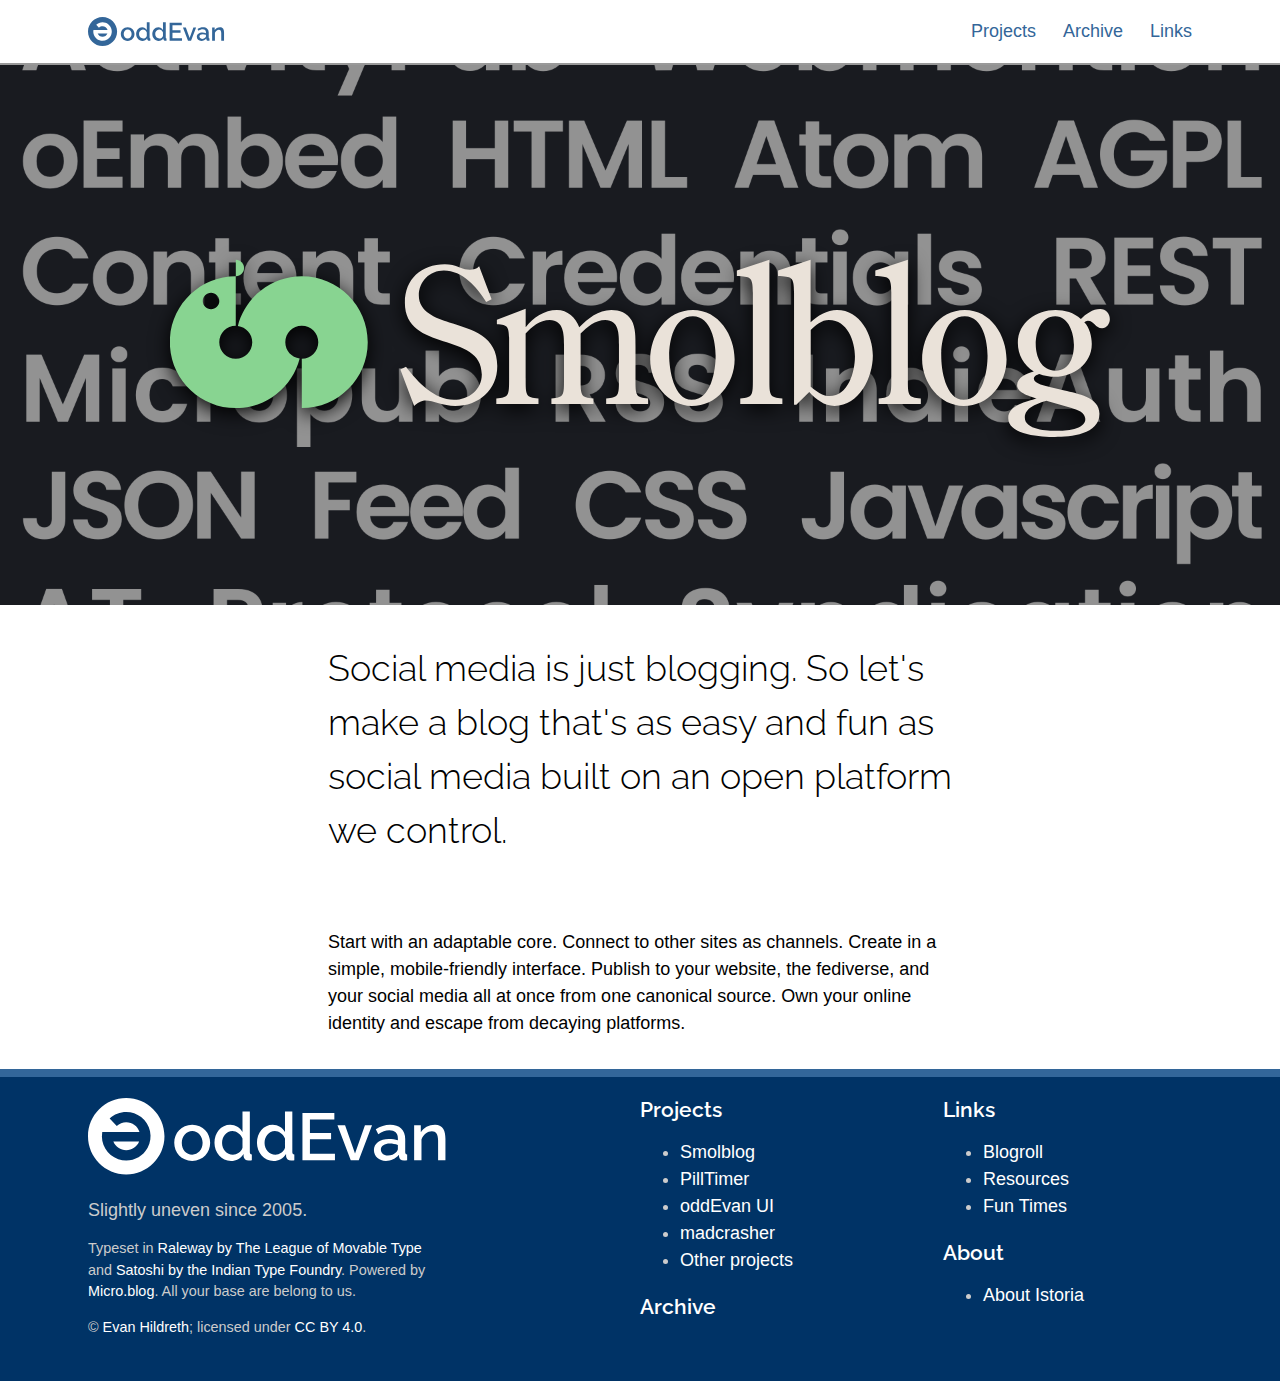
==== demo/index.html @ 51fe02cb "Fonts and images and such" ====
<!DOCTYPE html>
<html>
	<head>
		<link href="https://api.fontshare.com/v2/css?f[]=satoshi@1,2&display=swap" rel="stylesheet">
		<link rel="stylesheet" href="oddmicro.css">
	</head>
	<body>
		<header>
			<nav class="max-large">
				<a class="home" href="#">
					<svg aria-label="oddEvan" version="1.1" xmlns="http://www.w3.org/2000/svg" fill="currentColor">
						<path d="m14.552 0c-8.0369-4.3838e-7 -14.552 6.515-14.552 14.552-4.3838e-7 8.0369 6.515 14.552 14.552 14.552 8.0369 0 14.552-6.515 14.552-14.552 0-8.0369-6.515-14.552-14.552-14.552zm0.02997 5.2916h0.01033c2.0365 0.010988 4.0134 0.69299 5.6244 1.9404 3.5885 2.7786 4.6389 7.7456 2.481 11.734-2.1577 3.9877-6.8883 5.8226-11.175 4.3341-4.2865-1.4885-6.8672-5.8618-6.0962-10.331 4.6288-0.0037 9.4746-0.0041 14.173-0.0041-0.69325-2.2045-2.7368-3.7042-5.0477-3.7042-1.3379 3.78e-5 -2.6261 0.50688-3.6054 1.4185l-2.7072-2.9088c1.7217-1.6023 3.9896-2.4885 6.3428-2.4784zm-4.9349 11.245c0.80856 1.9988 2.749 3.307 4.905 3.3072 2.1563 5.6e-5 4.097-1.3083 4.9056-3.3072z" fill-rule="evenodd" stroke-width=".26458"/>
						<g class="logotype">
							<g transform="translate(-1.0583 .18365)">
								<path d="m40.718 23.766c4.1402 0 6.8326-3.2004 6.8326-6.8834 0-3.683-2.6924-6.8834-6.8326-6.8834-4.1148 0-6.8326 3.2004-6.8326 6.8834 0 3.683 2.667 6.8834 6.8326 6.8834zm-3.9624-6.858c0-2.54 1.778-4.5212 3.9624-4.5212 2.2098 0 3.9624 1.9558 3.9624 4.4958s-1.7526 4.4958-3.9624 4.4958c-2.2098 0-3.9624-1.905-3.9624-4.4704z"/>
								<path d="m49.19 16.883c0 3.7592 2.6416 6.8834 6.3246 6.8834 1.8796 0 3.7338-0.9652 4.7498-2.667l0.0254 0.9906c0.0508 0.8636 0.8636 1.5494 1.905 1.5494 0.3302 0 0.635-0.0254 1.2192-0.127v-2.2352c-0.5588-0.0254-0.762-0.2794-0.762-0.9144v-15.392h-2.794v7.7724c-0.9144-1.5748-2.6416-2.7432-4.6736-2.7432-3.5052 0-5.9944 3.0988-5.9944 6.8834zm10.668 1.8542c-0.381 1.4986-2.1844 2.6416-3.6322 2.6416-2.3622 0-4.1402-2.0066-4.1402-4.445 0-2.3368 1.5748-4.5466 3.937-4.5466 1.524 0 3.2512 1.2446 3.8354 2.8702z"/>
								<path d="m65.363 16.883c0 3.7592 2.6416 6.8834 6.3246 6.8834 1.8796 0 3.7338-0.9652 4.7498-2.667l0.0254 0.9906c0.0508 0.8636 0.8636 1.5494 1.905 1.5494 0.3302 0 0.635-0.0254 1.2192-0.127v-2.2352c-0.5588-0.0254-0.762-0.2794-0.762-0.9144v-15.392h-2.794v7.7724c-0.9144-1.5748-2.6416-2.7432-4.6736-2.7432-3.5052 0-5.9944 3.0988-5.9944 6.8834zm10.668 1.8542c-0.381 1.4986-2.1844 2.6416-3.6322 2.6416-2.3622 0-4.1402-2.0066-4.1402-4.445 0-2.3368 1.5748-4.5466 3.937-4.5466 1.524 0 3.2512 1.2446 3.8354 2.8702z"/>
								<path d="m95.049 20.998h-9.525v-5.5118h8.0518v-2.3622h-8.0518v-5.1308h9.2964v-2.5146h-12.141v18.034h12.37z"/>
								<path d="m101.06 23.512h3.048l5.0546-13.284h-2.6924l-3.7846 10.693-3.7846-10.693h-2.8956z"/>
								<path d="m109.88 19.626c0 2.3368 1.905 4.1402 4.572 4.1402 1.8288 0 3.7592-0.8382 4.9276-2.3368l0.0762 0.762c0.1016 0.762 0.6858 1.4478 1.8796 1.4478 0.2794 0 0.66039-0.0254 1.1938-0.127v-2.2352c-0.5334-0.0254-0.73659-0.2794-0.73659-0.9144v-4.953c0-3.4544-2.1844-5.4102-5.7404-5.4102-1.9558 0-3.7084 0.5842-5.461 1.7526l0.9398 1.8796c1.4732-0.9652 2.7432-1.4986 4.2164-1.4986 2.0828 0 3.2512 1.1176 3.2512 2.9718v0.8382c-0.9652-0.3556-2.286-0.5334-3.4544-0.5334-3.3528 0-5.6642 1.6764-5.6642 4.2164zm8.4582 0.8128c-0.7112 0.7366-1.905 1.27-3.0988 1.27-1.778 0-2.7178-1.143-2.7178-2.3114 0-1.397 1.397-2.286 3.429-2.286 0.99059 0 2.1082 0.2032 3.048 0.5588v1.524c0 0.3302-0.254 0.8382-0.6604 1.2446z"/>
								<path d="m137.1 23.512v-8.1026c0-2.921-0.7874-5.4102-3.9624-5.4102-2.3368 0-4.3942 1.1176-5.4102 2.8956v-2.667h-2.54v13.284h2.794v-7.8994c0.58419-1.8034 2.3622-3.1242 3.9624-3.1242 1.5494 0 2.3622 1.0922 2.3622 3.5814v7.4422z"/>
							</g>
						</g>
					</svg>
				</a>
				<ul>
					<li><a href="#">Projects</a></li>
					<li><a href="#">Archive</a></li>
					<li><a href="#">Links</a></li>
				</ul>
			</nav>
		</header>

		<main class="project">
			<header style="background-image: url(sb-back.gif);">
				<h1><img src="sb-logo.svg" alt="Smolblog"></h1>
			</header>

			<div class="max-medium writeup">
				<p>Social media is just blogging. So let's make a blog that's as easy and fun as social media built on an open platform we control.</p>

				<p>Start with an adaptable core. Connect to other sites as channels. Create in a simple, mobile-friendly interface. Publish to your website, the fediverse, and your social media all at once from one canonical source. Own your online identity and escape from decaying platforms.</p>
			</div>

		</main>

		<footer>
			<div class="max-large">
				<h2 class="sr-only">About oddEvan</h2>

				<aside class="colophon">
					<a class="home" href="#"><h3>
						<svg aria-label="About this site" version="1.1" viewBox="0 0 137 29.104" xmlns="http://www.w3.org/2000/svg" fill="currentColor">
							<path d="m14.552 0c-8.0369-4.3838e-7 -14.552 6.515-14.552 14.552-4.3838e-7 8.0369 6.515 14.552 14.552 14.552 8.0369 0 14.552-6.515 14.552-14.552 0-8.0369-6.515-14.552-14.552-14.552zm0.02997 5.2916h0.01033c2.0365 0.010988 4.0134 0.69299 5.6244 1.9404 3.5885 2.7786 4.6389 7.7456 2.481 11.734-2.1577 3.9877-6.8883 5.8226-11.175 4.3341-4.2865-1.4885-6.8672-5.8618-6.0962-10.331 4.6288-0.0037 9.4746-0.0041 14.173-0.0041-0.69325-2.2045-2.7368-3.7042-5.0477-3.7042-1.3379 3.78e-5 -2.6261 0.50688-3.6054 1.4185l-2.7072-2.9088c1.7217-1.6023 3.9896-2.4885 6.3428-2.4784zm-4.9349 11.245c0.80856 1.9988 2.749 3.307 4.905 3.3072 2.1563 5.6e-5 4.097-1.3083 4.9056-3.3072z" fill-rule="evenodd" stroke-width=".26458"/>
							<g>
								<g transform="translate(-1.0583 .18365)">
									<path d="m40.718 23.766c4.1402 0 6.8326-3.2004 6.8326-6.8834 0-3.683-2.6924-6.8834-6.8326-6.8834-4.1148 0-6.8326 3.2004-6.8326 6.8834 0 3.683 2.667 6.8834 6.8326 6.8834zm-3.9624-6.858c0-2.54 1.778-4.5212 3.9624-4.5212 2.2098 0 3.9624 1.9558 3.9624 4.4958s-1.7526 4.4958-3.9624 4.4958c-2.2098 0-3.9624-1.905-3.9624-4.4704z"/>
									<path d="m49.19 16.883c0 3.7592 2.6416 6.8834 6.3246 6.8834 1.8796 0 3.7338-0.9652 4.7498-2.667l0.0254 0.9906c0.0508 0.8636 0.8636 1.5494 1.905 1.5494 0.3302 0 0.635-0.0254 1.2192-0.127v-2.2352c-0.5588-0.0254-0.762-0.2794-0.762-0.9144v-15.392h-2.794v7.7724c-0.9144-1.5748-2.6416-2.7432-4.6736-2.7432-3.5052 0-5.9944 3.0988-5.9944 6.8834zm10.668 1.8542c-0.381 1.4986-2.1844 2.6416-3.6322 2.6416-2.3622 0-4.1402-2.0066-4.1402-4.445 0-2.3368 1.5748-4.5466 3.937-4.5466 1.524 0 3.2512 1.2446 3.8354 2.8702z"/>
									<path d="m65.363 16.883c0 3.7592 2.6416 6.8834 6.3246 6.8834 1.8796 0 3.7338-0.9652 4.7498-2.667l0.0254 0.9906c0.0508 0.8636 0.8636 1.5494 1.905 1.5494 0.3302 0 0.635-0.0254 1.2192-0.127v-2.2352c-0.5588-0.0254-0.762-0.2794-0.762-0.9144v-15.392h-2.794v7.7724c-0.9144-1.5748-2.6416-2.7432-4.6736-2.7432-3.5052 0-5.9944 3.0988-5.9944 6.8834zm10.668 1.8542c-0.381 1.4986-2.1844 2.6416-3.6322 2.6416-2.3622 0-4.1402-2.0066-4.1402-4.445 0-2.3368 1.5748-4.5466 3.937-4.5466 1.524 0 3.2512 1.2446 3.8354 2.8702z"/>
									<path d="m95.049 20.998h-9.525v-5.5118h8.0518v-2.3622h-8.0518v-5.1308h9.2964v-2.5146h-12.141v18.034h12.37z"/>
									<path d="m101.06 23.512h3.048l5.0546-13.284h-2.6924l-3.7846 10.693-3.7846-10.693h-2.8956z"/>
									<path d="m109.88 19.626c0 2.3368 1.905 4.1402 4.572 4.1402 1.8288 0 3.7592-0.8382 4.9276-2.3368l0.0762 0.762c0.1016 0.762 0.6858 1.4478 1.8796 1.4478 0.2794 0 0.66039-0.0254 1.1938-0.127v-2.2352c-0.5334-0.0254-0.73659-0.2794-0.73659-0.9144v-4.953c0-3.4544-2.1844-5.4102-5.7404-5.4102-1.9558 0-3.7084 0.5842-5.461 1.7526l0.9398 1.8796c1.4732-0.9652 2.7432-1.4986 4.2164-1.4986 2.0828 0 3.2512 1.1176 3.2512 2.9718v0.8382c-0.9652-0.3556-2.286-0.5334-3.4544-0.5334-3.3528 0-5.6642 1.6764-5.6642 4.2164zm8.4582 0.8128c-0.7112 0.7366-1.905 1.27-3.0988 1.27-1.778 0-2.7178-1.143-2.7178-2.3114 0-1.397 1.397-2.286 3.429-2.286 0.99059 0 2.1082 0.2032 3.048 0.5588v1.524c0 0.3302-0.254 0.8382-0.6604 1.2446z"/>
									<path d="m137.1 23.512v-8.1026c0-2.921-0.7874-5.4102-3.9624-5.4102-2.3368 0-4.3942 1.1176-5.4102 2.8956v-2.667h-2.54v13.284h2.794v-7.8994c0.58419-1.8034 2.3622-3.1242 3.9624-3.1242 1.5494 0 2.3622 1.0922 2.3622 3.5814v7.4422z"/>
								</g>
							</g>
						</svg>
					</h3></a>

					<p>Slightly uneven since 2005.</p>

					<p>
						Typeset in <a href="https://www.theleagueofmoveabletype.com/raleway">Raleway by The League of Movable
						Type</a> and <a href="https://www.fontshare.com/fonts/satoshi">Satoshi by the Indian Type Foundry</a>.
						Powered by <a href="https://micro.blog/">Micro.blog</a>. All your base are belong to us.
					</p>

					<p xmlns:cc="http://creativecommons.org/ns#">
						&copy; <a href="https://eph.me/" rel="me">Evan Hildreth</a>; licensed under
						<a href="https://creativecommons.org/licenses/by/4.0/" target="_blank" rel="license noopener noreferrer">CC
							BY 4.0</a>.
					</p>
				</aside>

				<nav>
					<h3><a href="#">Projects</a></h3>
					<ul>
						<li><a href="#">Smolblog</a></li>
						<li><a href="#">PillTimer</a></li>
						<li><a href="#">oddEvan UI</a></li>
						<li><a href="#">madcrasher</a></li>
						<li><a href="#">Other projects</a></li>
					</ul>

					<h3><a href="#">Archive</a></h3>
				</nav>

				<nav>
					<h3><a href="#">Links</a></h3>
					<ul>
						<li><a href="#">Blogroll</a></li>
						<li><a href="#">Resources</a></li>
						<li><a href="#">Fun Times</a></li>
					</ul>

					<h3><a href="#">About</a></h3>
					<ul>
						<li><a href="#">About Istoria</a></li>
					</ul>
				</nav>
			</div>
		</footer>
	</body>
</html>
---- demo/oddmicro.css ----
@import url(reset.css);
@import url(raleway/raleway.css);

:root {
	--body-background: white;
	--body-foreground: black;
	--accent-color: #369;
	--accent-background: #036;
	--accent-foreground: #ccc;
	--accent-foreground-em: white;
	--grey: #999;
	--shadow-color: rgba(0,0,0,0.4);
}

h1, h2, h3, h4, h5, h6 {
	font-family: 'Raleway', sans-serif;
}

body {
	font-family: 'Satoshi', sans-serif;
	font-size: 18px;
	margin: 0;
}

a {
	color: var(--accent-color);
}

img {
	max-width: 100%;
}

.max-large, .max-medium {
	margin-inline: auto;
	padding-inline: 0.5rem;
}

.max-large {
	max-width: 70rem;
}

.max-medium {
	max-width: 40rem;
}

body > header {
	border-bottom: 2px solid var(--grey);

	nav {
		display: flex;
		align-items: center;
		justify-content: space-between;
	}

	a {
		text-decoration: none;
		display: block;
	}

	a.home {
		height: 30px;

		svg {
			height: 100%;
			width: 2em;

			.logotype {
				display: none;
			}
		}
	}

	ul {
		display: flex;
		gap: 1.5em;
		flex-direction: row;
		list-style-type: none;
		margin: 0;
		padding: 0;

		a {
			padding-block: 1em;

			&:hover {
				text-decoration: underline;
			}
		}
	}
}

main.project {
	header {
		min-height: 30em;
		display: flex;
		align-items: center;
		justify-content: center;
		background-size: cover;
		background-position: center;
	}

	h1 {
		width: auto;
		height: 5em;
		filter: drop-shadow(0 5px 10px black);

		img {
			width: auto;
			height: 100%;
		}
	}

	div.writeup {
		p:first-child {
			font-size: 2em;
			font-weight: 300;
			font-family: 'Raleway';
			margin-bottom: 2em;
		}
	}
}

body > footer {
	background: var(--accent-background);
	color: var(--accent-foreground);
	border-block-start: .5rem solid var(--accent-color);
	margin-block-start: 2rem;

	a {
		color: var(--accent-foreground-em);
		text-decoration: none;

		&:hover {
			text-decoration: underline;
		}
	}

	& > div {
		display: grid;
	}

	.colophon {
		max-width: 20em;
		margin-block-end: 3em;

		p:not(:first-of-type) {
			font-size: .8em;
		}
	}

	h3 {
		font-weight: 600;
	}
}

@media screen and (min-width: 32rem) {
	body > header a.home svg {
		width: auto;

		.logotype {
			display: revert;
		}
	}

	body > footer {
		.colophon {
			grid-row: span 2;
			margin-block-end: 0;
			margin-inline-end: 3rem;
		}

		& > div {
			grid-template-columns: 1fr 1fr;
			grid-template-rows: auto;
		}
	}
}

@media screen and (min-width: 43rem) {
	body > footer > div {
		grid-template-columns: 2fr 1fr 1fr;
		gap: 3em;
	}
}
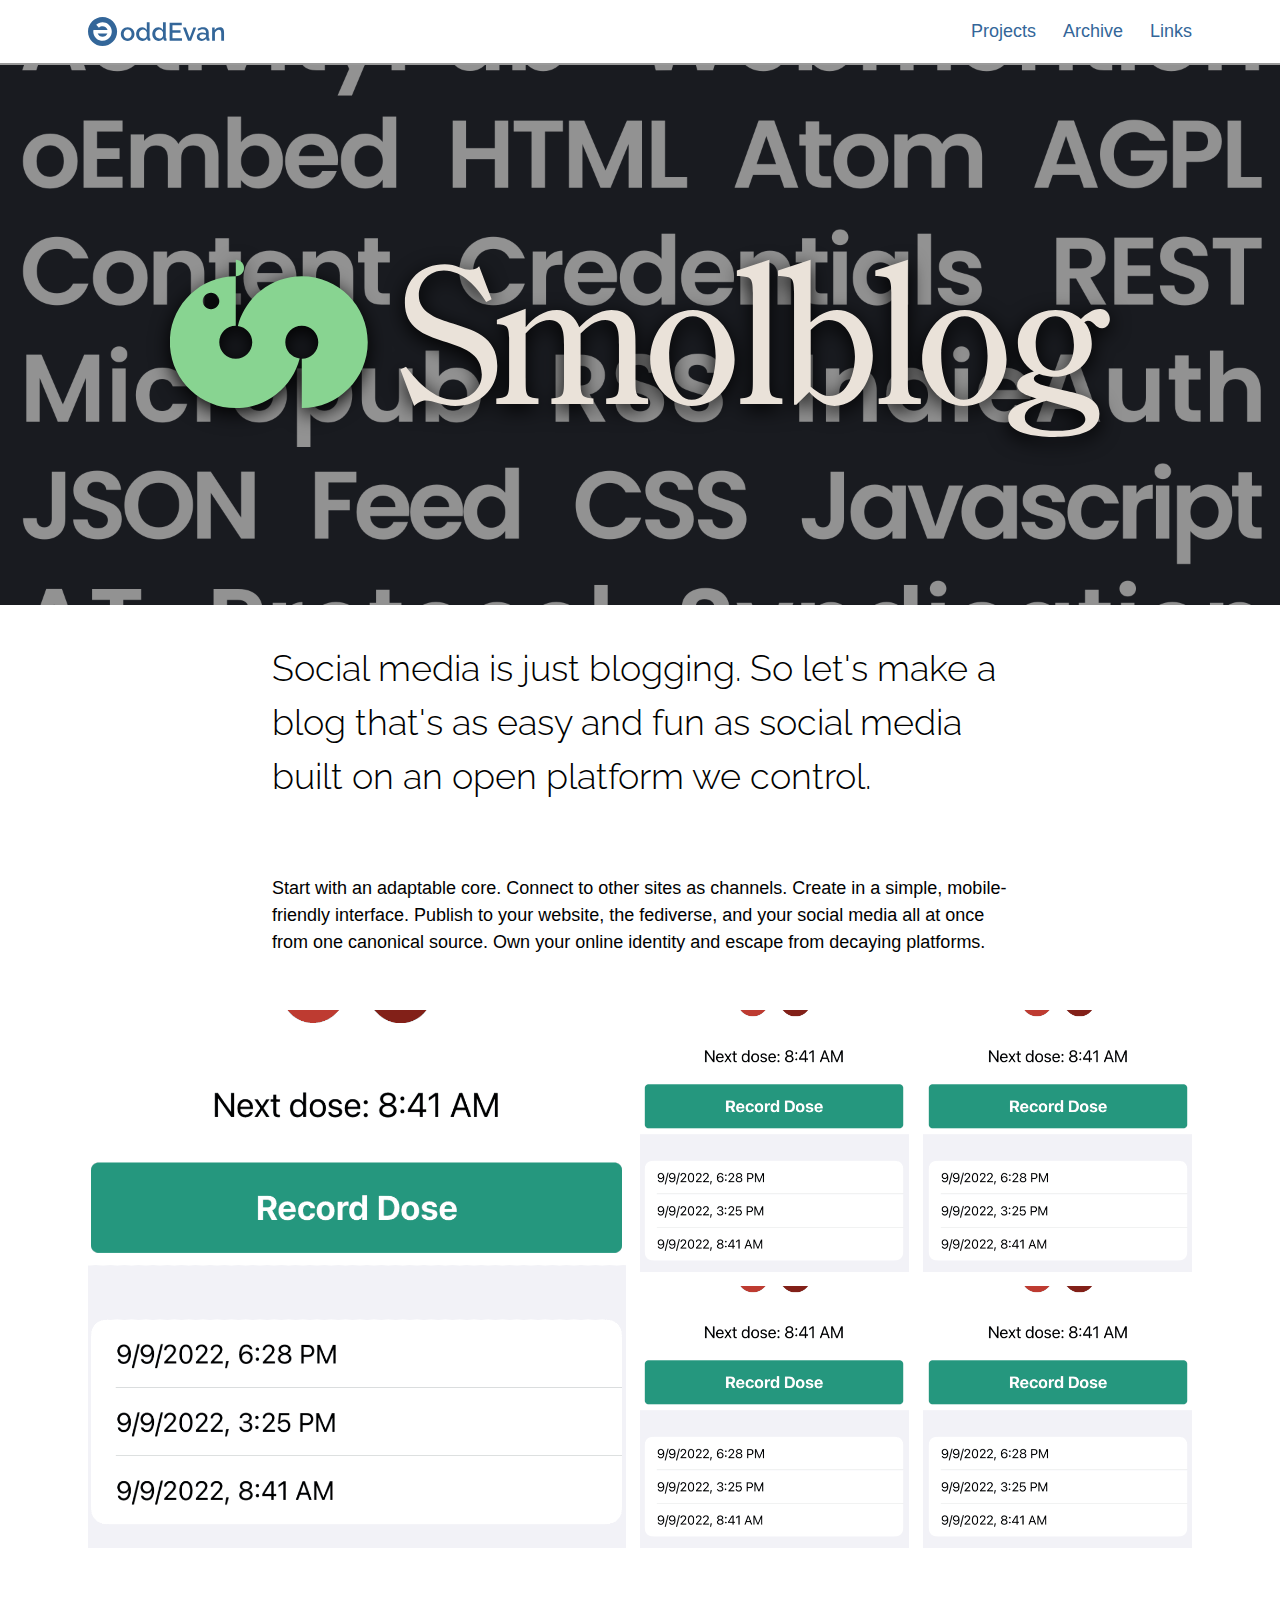
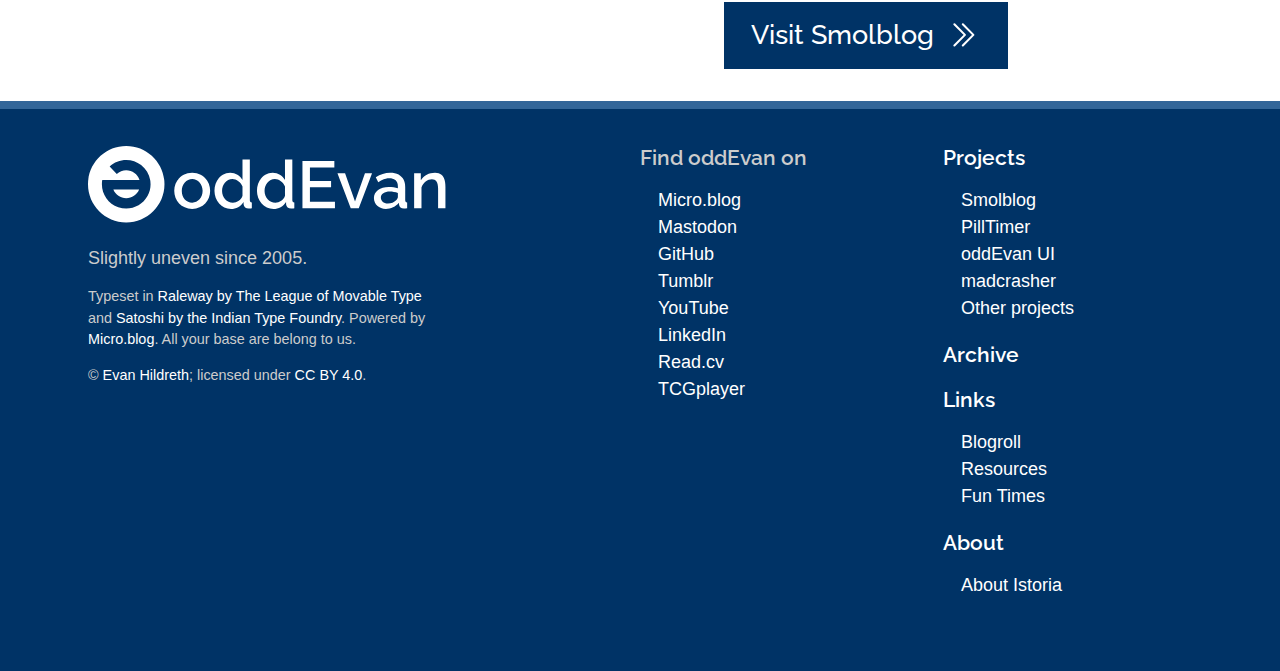
==== commit 22adceba: "Finish up projects" ====
--- a/demo/index.html
+++ b/demo/index.html
@@ -42,6 +42,23 @@
 				<p>Start with an adaptable core. Connect to other sites as channels. Create in a simple, mobile-friendly interface. Publish to your website, the fediverse, and your social media all at once from one canonical source. Own your online identity and escape from decaying platforms.</p>
 			</div>
 
+			<div class="max-large gallery">
+				<img src="galleryshot.png" alt="Screenshot" loading="lazy">
+				<img src="galleryshot.png" alt="Screenshot" loading="lazy">
+				<img src="galleryshot.png" alt="Screenshot" loading="lazy">
+				<img src="galleryshot.png" alt="Screenshot" loading="lazy">
+				<img src="galleryshot.png" alt="Screenshot" loading="lazy">
+			</div>
+
+			<div class="max-medium cta">
+				<a href="#">
+					<span>Visit Smolblog</span>
+					<svg xmlns="http://www.w3.org/2000/svg" fill="none" viewBox="0 0 24 24" stroke-width="1.5" stroke="currentColor">
+						<path stroke-linecap="round" stroke-linejoin="round" d="m5.25 4.5 7.5 7.5-7.5 7.5m6-15 7.5 7.5-7.5 7.5" />
+					</svg>
+					<!-- Icon from Heroicons (c) 2020 Refactoring UI Inc. used under license. https://github.com/tailwindlabs/heroicons/ -->			
+				</a>
+			</div>
 		</main>
 
 		<footer>
@@ -81,6 +98,21 @@
 					</p>
 				</aside>
 
+				<aside>
+					<h3>Find oddEvan on</h3>
+
+					<ul>
+						<li><a href="https://micro.blog/oddevan" rel="me">Micro.blog</a></li>
+						<li><a href="https://mastodon.social/@oddevan" rel="me">Mastodon</a></li>
+						<li><a href="https://github.com/oddevan" rel="me">GitHub</a></li>
+						<li><a href="https://oddevan.tumblr.com/" rel="me">Tumblr</a></li>
+						<li><a href="https://www.youtube.com/oddevan" rel="me">YouTube</a></li>
+						<li><a href="https://www.linkedin.com/in/evanhildreth/" rel="me">LinkedIn</a></li>
+						<li><a href="https://read.cv/oddevan" rel="me">Read.cv</a></li>
+						<li><a href="https://eph.me/tcgp">TCGplayer</a></li>
+					</ul>
+				</aside>
+
 				<nav>
 					<h3><a href="#">Projects</a></h3>
 					<ul>
@@ -92,9 +124,7 @@
 					</ul>
 
 					<h3><a href="#">Archive</a></h3>
-				</nav>
 
-				<nav>
 					<h3><a href="#">Links</a></h3>
 					<ul>
 						<li><a href="#">Blogroll</a></li>
--- a/demo/oddmicro.css
+++ b/demo/oddmicro.css
@@ -40,7 +40,7 @@
 }
 
 .max-medium {
-	max-width: 40rem;
+	max-width: 47rem;
 }
 
 body > header {
@@ -102,6 +102,8 @@
 		width: auto;
 		height: 5em;
 		filter: drop-shadow(0 5px 10px black);
+		max-width: 95%;
+
 
 		img {
 			width: auto;
@@ -117,6 +119,49 @@
 			margin-bottom: 2em;
 		}
 	}
+
+	div.gallery {
+		display: grid;
+		grid-template-columns: 2fr 1fr 1fr;
+		grid-template-rows: 1fr 1fr;
+		gap: .8em;
+		margin-block: 3em;
+
+		img {
+			object-fit: cover;
+			width: 100%;
+			height: 100%;
+
+			&:first-child {
+				grid-row: span 2;
+				aspect-ratio: 1;
+			}
+		}
+	}
+
+	div.cta {
+		display: flex;
+		justify-content: end;
+
+		a {
+			display: block;
+			font-family: 'Raleway';
+			font-weight: 500;
+			font-size: 1.5em;
+			padding: .5em 1em;
+			background: var(--accent-background);
+			color: var(--accent-foreground-em);
+			text-decoration: none;
+			display: flex;
+			gap: .5em;
+			align-items: center;
+		}
+
+		svg {
+			height: 1.25em;
+			width: auto;
+		}
+	}
 }
 
 body > footer {
@@ -124,6 +169,7 @@
 	color: var(--accent-foreground);
 	border-block-start: .5rem solid var(--accent-color);
 	margin-block-start: 2rem;
+	padding-block-start: 1rem;
 
 	a {
 		color: var(--accent-foreground-em);
@@ -149,6 +195,11 @@
 
 	h3 {
 		font-weight: 600;
+	}
+
+	ul {
+		list-style-type: none;
+		padding-inline-start: 1em;
 	}
 }
 
@@ -180,4 +231,9 @@
 		grid-template-columns: 2fr 1fr 1fr;
 		gap: 3em;
 	}
+
+	main.project div.gallery {
+		grid-template-columns: 2fr 1fr 1fr;
+		grid-template-rows: 1fr 1fr;
+	}
 }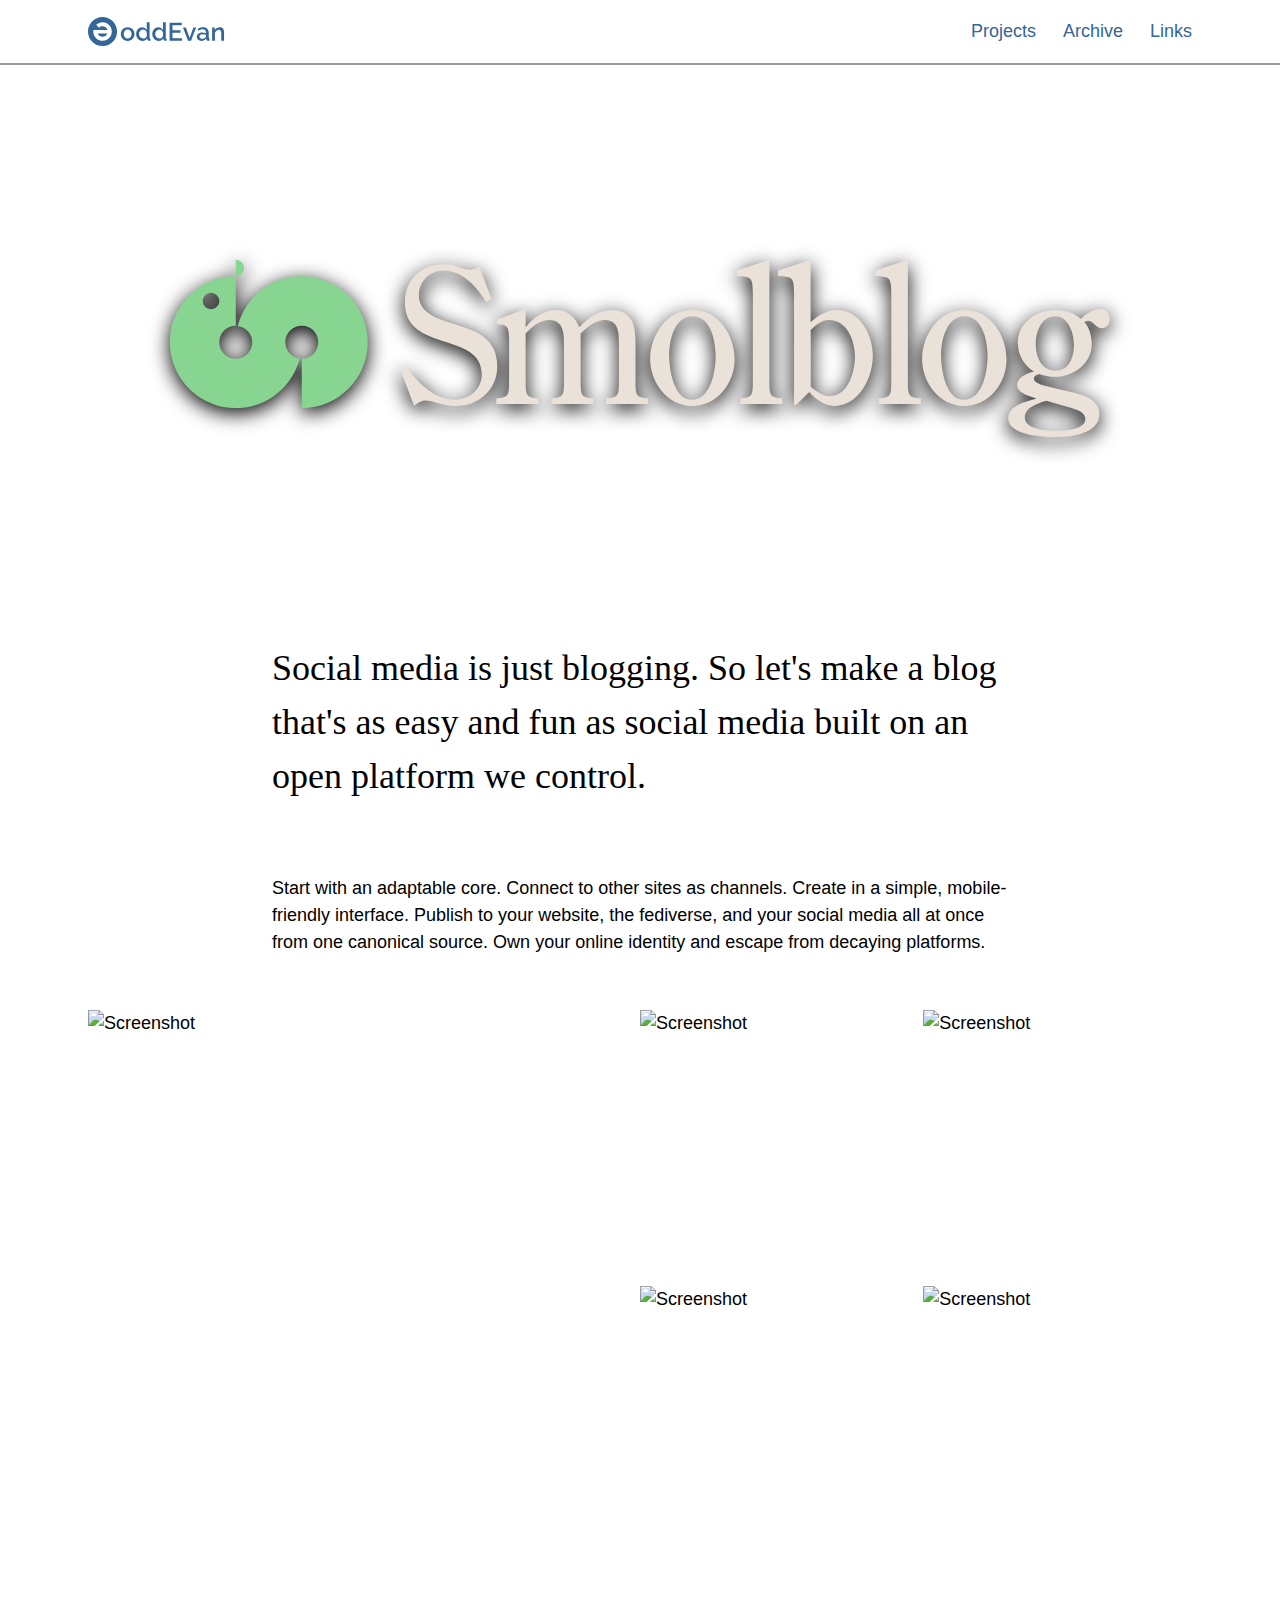
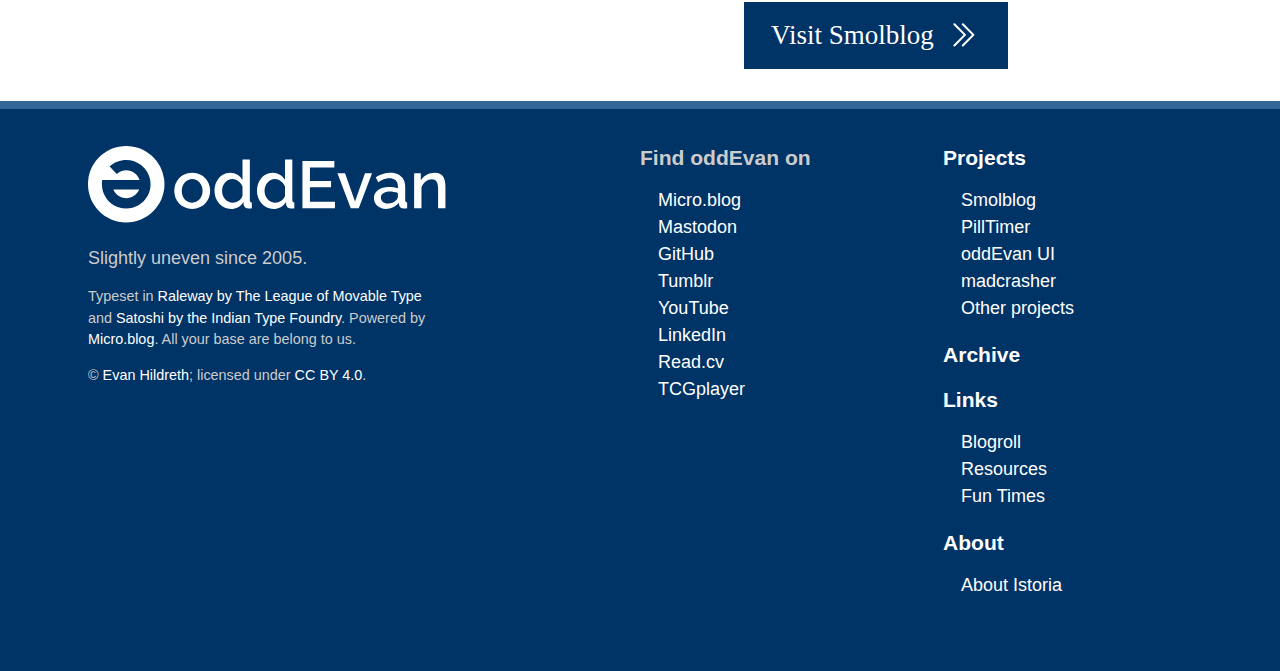
==== commit 0505a34c: "Start microbloggifying it" ====
--- a/demo/index.html
+++ b/demo/index.html
@@ -32,7 +32,7 @@
 		</header>
 
 		<main class="project">
-			<header style="background-image: url(sb-back.gif);">
+			<header style="background-image: url(https://picsum.photos/1920/1080);">
 				<h1><img src="sb-logo.svg" alt="Smolblog"></h1>
 			</header>
 
@@ -43,11 +43,11 @@
 			</div>
 
 			<div class="max-large gallery">
-				<img src="galleryshot.png" alt="Screenshot" loading="lazy">
-				<img src="galleryshot.png" alt="Screenshot" loading="lazy">
-				<img src="galleryshot.png" alt="Screenshot" loading="lazy">
-				<img src="galleryshot.png" alt="Screenshot" loading="lazy">
-				<img src="galleryshot.png" alt="Screenshot" loading="lazy">
+				<img src="https://picsum.photos/300?random=1" alt="Screenshot" loading="lazy">
+				<img src="https://picsum.photos/300?random=2" alt="Screenshot" loading="lazy">
+				<img src="https://picsum.photos/300?random=3" alt="Screenshot" loading="lazy">
+				<img src="https://picsum.photos/300?random=4" alt="Screenshot" loading="lazy">
+				<img src="https://picsum.photos/300?random=5" alt="Screenshot" loading="lazy">
 			</div>
 
 			<div class="max-medium cta">
